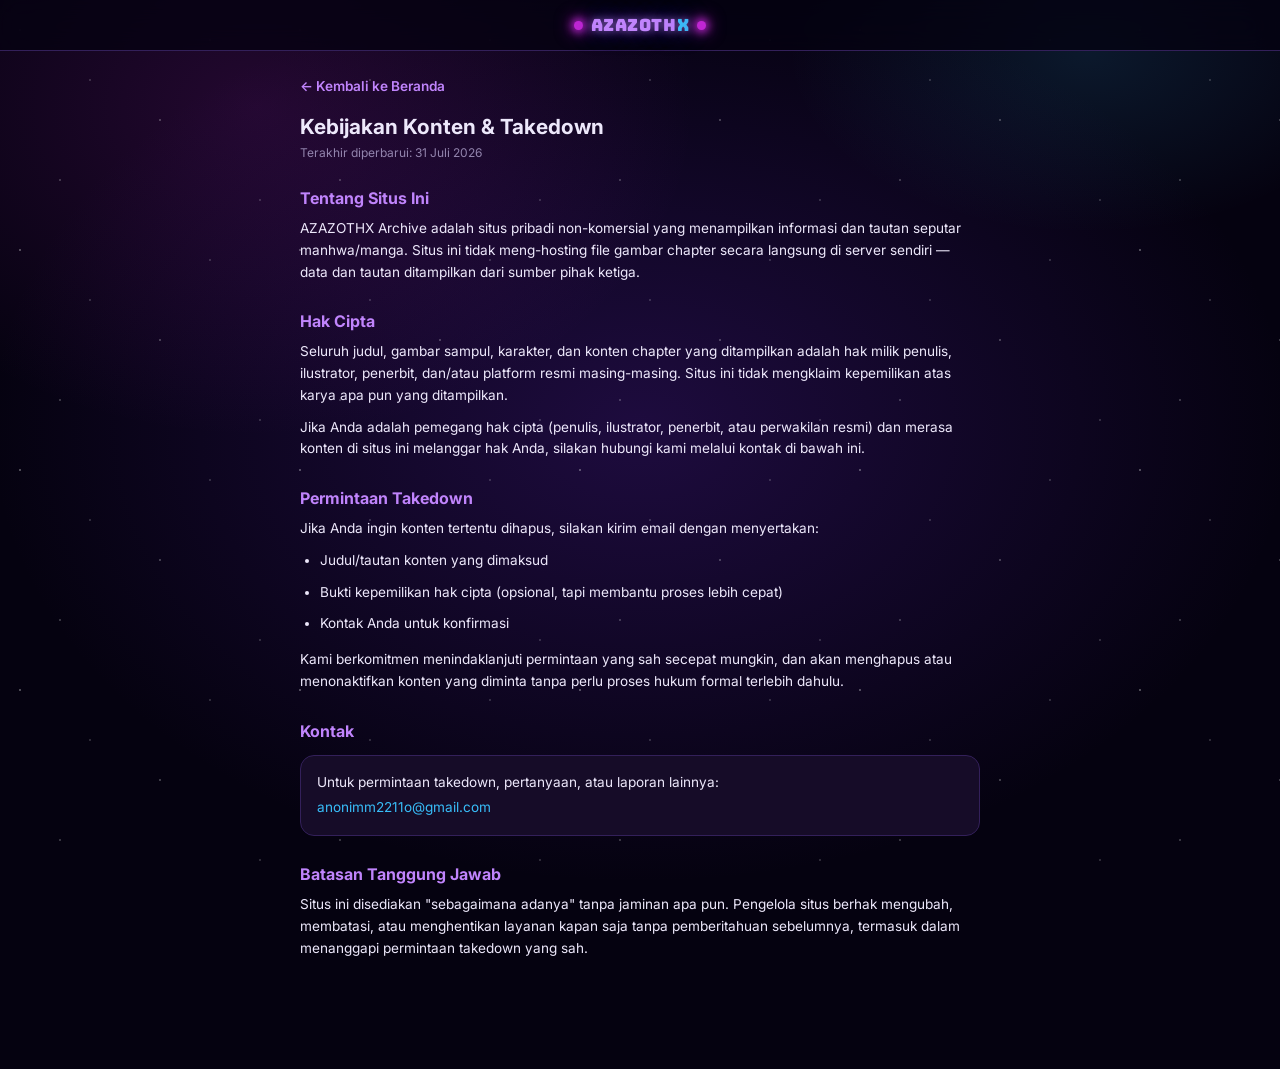
==== policy.html @ b7785c9e "Add files via upload" ====
<!DOCTYPE html>
<html lang="id">
<head>
<meta charset="UTF-8">
<meta name="viewport" content="width=device-width, initial-scale=1.0">
<title>Kebijakan & Takedown — AZAZOTHX</title>
<link rel="preconnect" href="https://fonts.googleapis.com">
<link href="https://fonts.googleapis.com/css2?family=Bungee&family=Inter:wght@400;500;600;700&display=swap" rel="stylesheet">
<link rel="stylesheet" href="styles.css">
<style>
  .policy-wrap{
    max-width:720px; margin:0 auto;
    padding:24px 20px 100px;
    position:relative; z-index:1;
  }
  .policy-wrap h1{
    font-size:1.3rem; font-weight:700;
    color:var(--text);
    margin-bottom:6px;
  }
  .policy-wrap .updated{
    font-size:0.75rem; color:var(--text-dim);
    margin-bottom:24px;
  }
  .policy-wrap h2{
    font-size:1rem; font-weight:700;
    color:var(--lilac);
    margin:28px 0 10px;
  }
  .policy-wrap p, .policy-wrap li{
    font-size:0.85rem; line-height:1.6;
    color:var(--text);
    margin-bottom:10px;
  }
  .policy-wrap ul{padding-left:20px; margin-bottom:14px;}
  .contact-box{
    margin-top:14px;
    padding:16px;
    background:var(--card);
    border:1px solid var(--card-border);
    border-radius:14px;
  }
  .contact-box a{color:var(--cyan); text-decoration:none;}
  .back-link{
    display:inline-flex; align-items:center; gap:6px;
    color:var(--lilac); font-size:0.85rem; font-weight:600;
    text-decoration:none;
    margin-bottom:20px;
  }
</style>
</head>
<body>
<div class="stars"></div>

<nav class="top-nav">
  <div class="logo-wrap">
    <div class="logo-eyes"></div>
    <div class="logo">azazoth<span>x</span></div>
    <div class="logo-eyes"></div>
  </div>
</nav>

<div class="policy-wrap">
  <a href="index.html" class="back-link">&larr; Kembali ke Beranda</a>

  <h1>Kebijakan Konten &amp; Takedown</h1>
  <div class="updated">Terakhir diperbarui: 31 Juli 2026</div>

  <h2>Tentang Situs Ini</h2>
  <p>
    AZAZOTHX Archive adalah situs pribadi non-komersial yang menampilkan informasi dan tautan seputar manhwa/manga.
    Situs ini tidak meng-hosting file gambar chapter secara langsung di server sendiri — data dan tautan ditampilkan
    dari sumber pihak ketiga.
  </p>

  <h2>Hak Cipta</h2>
  <p>
    Seluruh judul, gambar sampul, karakter, dan konten chapter yang ditampilkan adalah hak milik penulis, ilustrator,
    penerbit, dan/atau platform resmi masing-masing. Situs ini tidak mengklaim kepemilikan atas karya apa pun yang
    ditampilkan.
  </p>
  <p>
    Jika Anda adalah pemegang hak cipta (penulis, ilustrator, penerbit, atau perwakilan resmi) dan merasa konten
    di situs ini melanggar hak Anda, silakan hubungi kami melalui kontak di bawah ini.
  </p>

  <h2>Permintaan Takedown</h2>
  <p>Jika Anda ingin konten tertentu dihapus, silakan kirim email dengan menyertakan:</p>
  <ul>
    <li>Judul/tautan konten yang dimaksud</li>
    <li>Bukti kepemilikan hak cipta (opsional, tapi membantu proses lebih cepat)</li>
    <li>Kontak Anda untuk konfirmasi</li>
  </ul>
  <p>
    Kami berkomitmen menindaklanjuti permintaan yang sah secepat mungkin, dan akan menghapus atau menonaktifkan
    konten yang diminta tanpa perlu proses hukum formal terlebih dahulu.
  </p>

  <h2>Kontak</h2>
  <div class="contact-box">
    <p style="margin-bottom:4px;">Untuk permintaan takedown, pertanyaan, atau laporan lainnya:</p>
    <p style="margin-bottom:0;"><a href="mailto:anonimm2211o@gmail.com">anonimm2211o@gmail.com</a></p>
  </div>

  <h2>Batasan Tanggung Jawab</h2>
  <p>
    Situs ini disediakan "sebagaimana adanya" tanpa jaminan apa pun. Pengelola situs berhak mengubah, membatasi,
    atau menghentikan layanan kapan saja tanpa pemberitahuan sebelumnya, termasuk dalam menanggapi permintaan
    takedown yang sah.
  </p>
</div>

</body>
</html>
---- styles.css ----
:root{
  --void:#050210;
  --card:#160c28;
  --card-border:#33205a;
  --violet:#7c3aed;
  --magenta:#c026d3;
  --lilac:#c084fc;
  --cyan:#38bdf8;
  --lilac-dim:#9d6fd1;
  --text:#ede8fb;
  --text-dim:#9284ad;
}
*{box-sizing:border-box; margin:0; padding:0;}
html{scroll-behavior:smooth;}
body{
  position:relative;
  background:
    radial-gradient(ellipse 500px 300px at 85% 5%, rgba(56,189,248,0.12), transparent 60%),
    radial-gradient(ellipse 800px 600px at 20% 10%, rgba(192,38,212,0.16), transparent 55%),
    radial-gradient(ellipse 1000px 700px at 50% 40%, rgba(76,29,149,0.35), transparent 65%),
    var(--void);
  color:var(--text);
  font-family:'Inter', sans-serif;
  min-height:100vh;
  overflow-x:hidden;
}
.stars{
  position:fixed; inset:0; z-index:0; pointer-events:none;
  background-image:
    radial-gradient(1.5px 1.5px at 20px 30px, white, transparent),
    radial-gradient(1px 1px at 90px 80px, white, transparent),
    radial-gradient(1.5px 1.5px at 160px 120px, rgba(255,255,255,0.8), transparent),
    radial-gradient(1px 1px at 210px 40px, white, transparent),
    radial-gradient(1.5px 1.5px at 60px 180px, rgba(255,255,255,0.7), transparent),
    radial-gradient(1px 1px at 260px 200px, white, transparent);
  background-repeat:repeat;
  background-size:280px 220px;
  opacity:0.55;
}
nav.top-nav, .logo-video-wrap, .hero, .search-wrap, .section-label, .grid, .footer-note{position:relative; z-index:1;}

/* NAVBAR */
nav.top-nav{
  position:sticky; top:0; z-index:50;
  display:flex; align-items:center; justify-content:center;
  padding:14px 20px;
  background:rgba(5,2,16,0.75);
  backdrop-filter:blur(14px);
  -webkit-backdrop-filter:blur(14px);
  border-bottom:1px solid var(--card-border);
}
.logo-wrap{display:flex; align-items:center; gap:8px;}
.logo-eyes{
  width:9px; height:9px; border-radius:50%;
  background:var(--magenta);
  box-shadow:0 0 8px 2px var(--magenta), 0 0 16px 4px rgba(192,38,212,0.5);
  animation:blink 3.5s infinite;
}
@keyframes blink{0%,92%,100%{opacity:1;}94%,96%{opacity:0.15;}}
.logo{
  font-family:'Bungee', cursive;
  font-weight:400;
  font-size:1.05rem;
  letter-spacing:0.03em;
  color:var(--lilac);
  text-shadow:
    0 0 8px rgba(192,132,252,0.7),
    0 0 20px rgba(124,58,237,0.5),
    0 0 32px rgba(56,189,248,0.25);
  text-transform:lowercase;
}
.logo span{color:var(--cyan);}

/* BOTTOM NAV */
.bottom-nav{
  position:fixed; bottom:0; left:0; right:0; z-index:100;
  display:flex; justify-content:space-around; align-items:center;
  padding:10px 12px calc(10px + env(safe-area-inset-bottom));
  background:rgba(5,2,16,0.88);
  backdrop-filter:blur(16px);
  -webkit-backdrop-filter:blur(16px);
  border-top:1px solid var(--card-border);
}
.nav-item{
  display:flex; flex-direction:column; align-items:center; gap:3px;
  background:none; border:none;
  color:var(--text-dim);
  font-family:'Inter', sans-serif;
  font-size:0.65rem;
  padding:4px 18px;
  cursor:pointer;
  transition:color .25s ease;
}
.nav-item svg{width:20px; height:20px; transition:filter .25s ease;}
.nav-item.active{color:var(--lilac);}
.nav-item.active svg{filter:drop-shadow(0 0 6px rgba(192,132,252,0.8));}
.footer-note{padding-bottom:90px;}

/* LOGO VIDEO */
.logo-video-wrap{
  width:100%;
  max-height:140px;
  overflow:hidden;
  border-bottom:1px solid var(--card-border);
  background:#000;
}
.logo-video{
  width:100%;
  display:block;
  object-fit:cover;
  opacity:0.92;
}

/* HERO */
.hero{
  padding:40px 20px 28px;
  text-align:center;
}
.eyebrow{
  font-size:0.7rem;
  letter-spacing:0.25em;
  text-transform:uppercase;
  color:var(--lilac-dim);
  margin-bottom:10px;
}
.hero h1{
  font-family:'Inter', sans-serif;
  font-weight:700;
  font-size:1.5rem;
  line-height:1.4;
  color:var(--text);
  max-width:300px;
  margin:0 auto;
}
.hero h1 em{
  font-style:normal;
  font-family:'Bungee', cursive;
  text-transform:lowercase;
  color:var(--lilac);
  text-shadow:0 0 10px rgba(192,132,252,0.6), 0 0 24px rgba(56,189,248,0.3);
}
.hero p{
  margin-top:10px;
  font-size:0.85rem;
  color:var(--text-dim);
}

/* SEARCH */
.search-wrap{padding:0 20px 24px;}
.search-box{
  display:flex; align-items:center; gap:10px;
  background:var(--card);
  border:1px solid var(--card-border);
  border-radius:14px;
  padding:12px 16px;
}
.search-box svg{width:16px; height:16px; color:var(--text-dim); flex-shrink:0;}
.search-box input{
  background:none; border:none; outline:none;
  color:var(--text); font-family:'Inter',sans-serif; font-size:0.85rem;
  width:100%;
}
.search-box input::placeholder{color:var(--text-dim);}

/* SECTION LABEL */
.section-label{
  display:flex; align-items:center; gap:10px;
  padding:0 20px 14px;
}
.section-label .bar{width:3px; height:16px; background:var(--lilac); border-radius:2px; box-shadow:0 0 10px var(--lilac);}
.section-label span{font-size:0.95rem; font-weight:700; letter-spacing:0.02em;}

.empty-state{
  padding:20px; margin:0 20px 30px;
  border:1px dashed var(--card-border);
  border-radius:14px;
  text-align:center;
  color:var(--text-dim);
  font-size:0.8rem;
}

/* GRID */
.grid{
  display:grid;
  grid-template-columns:repeat(2, 1fr);
  gap:14px;
  padding:0 20px 40px;
}
.card{
  position:relative;
  background:var(--card);
  border:1px solid var(--card-border);
  border-radius:16px;
  overflow:hidden;
  transition:transform .35s ease, box-shadow .35s ease, border-color .35s ease;
  cursor:pointer;
}
.card:active, .card.hovered{
  transform:translateY(-4px);
  border-color:var(--lilac-dim);
  box-shadow:0 0 0 1px rgba(192,132,252,0.25), 0 14px 32px -12px rgba(124,58,237,0.55);
}
.cover{
  position:relative;
  width:100%;
  aspect-ratio:3/4.2;
  background:linear-gradient(165deg, #2a1550 0%, #1a1a5e 45%, #10081f 100%);
  display:flex; align-items:center; justify-content:center;
  overflow:hidden;
}
.cover::before{
  content:"";
  position:absolute; inset:0;
  background:
    radial-gradient(circle at 30% 15%, rgba(192,38,212,0.28), transparent 55%),
    radial-gradient(circle at 80% 85%, rgba(56,189,248,0.14), transparent 50%);
  opacity:0;
  transition:opacity .4s ease;
}
.card:hover .cover::before, .card.hovered .cover::before{opacity:1;}
.cover img{width:100%; height:100%; object-fit:cover;}
.cover-glyph{
  font-size:1.6rem;
  color:rgba(192,132,252,0.35);
  text-shadow:0 0 14px rgba(192,38,212,0.5);
}
.badge{
  position:absolute; top:8px; right:8px;
  background:rgba(5,2,16,0.78);
  backdrop-filter:blur(6px);
  border:1px solid rgba(56,189,248,0.35);
  color:var(--cyan);
  font-size:0.65rem;
  font-weight:700;
  padding:3px 8px;
  border-radius:999px;
}
.card-body{padding:10px 12px 12px;}
.card-title{
  font-size:0.85rem;
  font-weight:600;
  line-height:1.3;
  color:var(--text);
  display:-webkit-box;
  -webkit-line-clamp:2;
  -webkit-box-orient:vertical;
  overflow:hidden;
}
.card-meta{
  margin-top:5px;
  font-size:0.7rem;
  color:var(--text-dim);
  display:flex; align-items:center; gap:5px;
}
.dot{width:5px; height:5px; border-radius:50%; background:var(--lilac-dim);}

/* FOOTER NOTE */
.footer-note{
  text-align:center;
  padding:20px 20px 36px;
  font-size:0.72rem;
  color:var(--text-dim);
  border-top:1px solid var(--card-border);
}

@media (prefers-reduced-motion: reduce){
  .card{transition:none;}
  .logo-eyes{animation:none;}
}

@media (min-width:640px){
  .grid{grid-template-columns:repeat(3,1fr);}
}
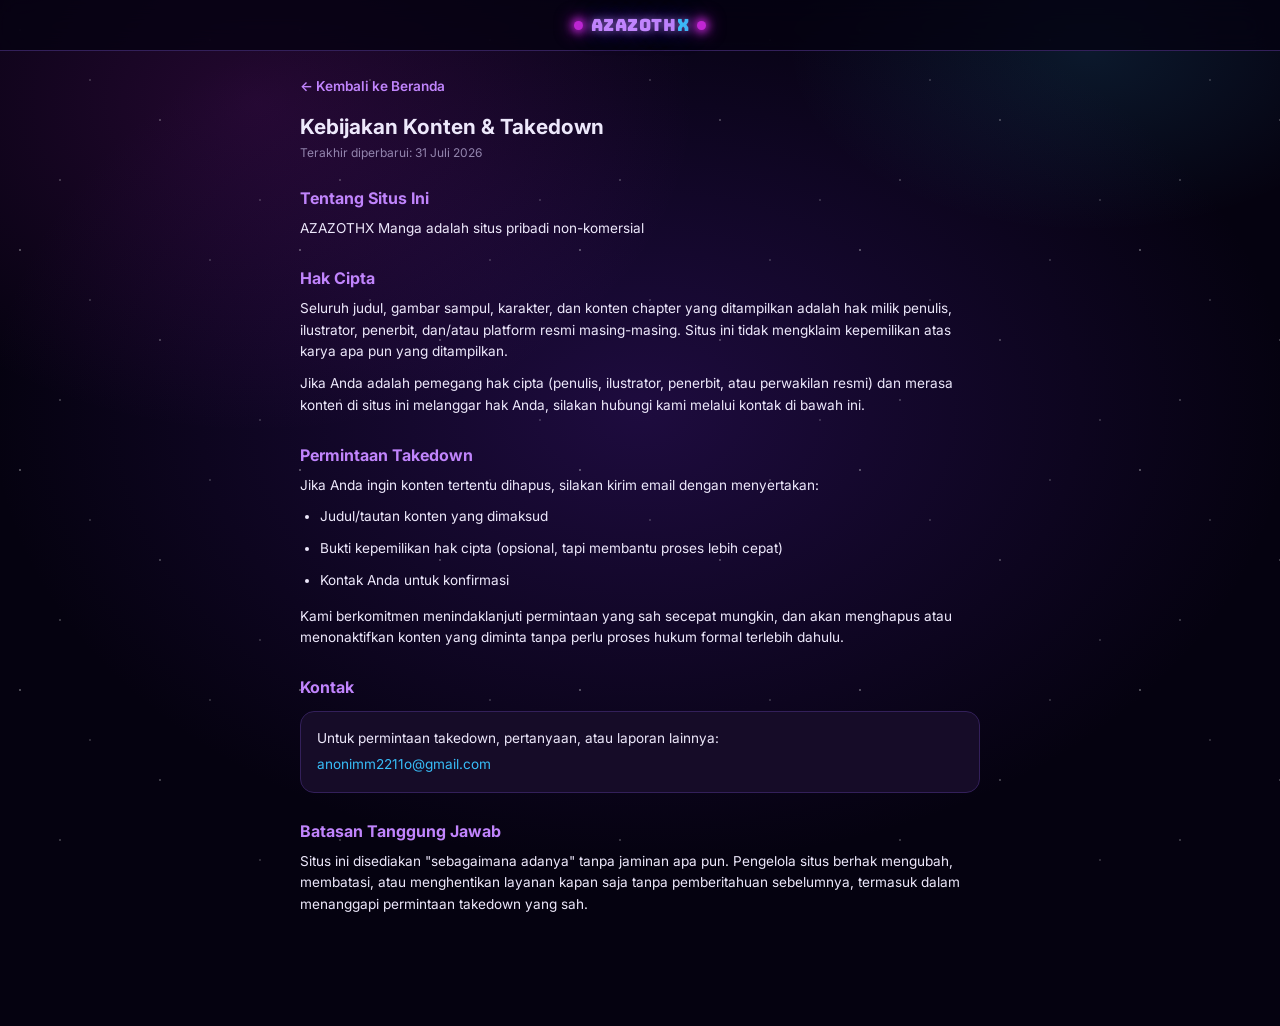
==== commit 8d1b75a4: "Update policy.html" ====
--- a/policy.html
+++ b/policy.html
@@ -68,9 +68,7 @@
 
   <h2>Tentang Situs Ini</h2>
   <p>
-    AZAZOTHX Archive adalah situs pribadi non-komersial yang menampilkan informasi dan tautan seputar manhwa/manga.
-    Situs ini tidak meng-hosting file gambar chapter secara langsung di server sendiri — data dan tautan ditampilkan
-    dari sumber pihak ketiga.
+    AZAZOTHX Manga adalah situs pribadi non-komersial
   </p>
 
   <h2>Hak Cipta</h2>
--- a/styles.css
+++ b/styles.css
@@ -271,3 +271,24 @@
 @media (min-width:640px){
   .grid{grid-template-columns:repeat(3,1fr);}
 }
+.tab-page{ min-height:60vh; }
+.settings-wrap{ padding-top:16px; }
+.settings-card{
+  margin:0 20px 24px;
+  background:var(--card);
+  border:1px solid var(--card-border);
+  border-radius:14px;
+  overflow:hidden;
+}
+.settings-row{
+  display:flex; align-items:center; justify-content:space-between;
+  padding:14px 16px;
+  font-size:0.85rem;
+  color:var(--text);
+  border-bottom:1px solid var(--card-border);
+  text-decoration:none;
+}
+.settings-row:last-child{ border-bottom:none; }
+.settings-value{ color:var(--text-dim); font-size:0.8rem; }
+.settings-link{ color:var(--lilac); }
+.settings-link:active{ background:rgba(124,58,237,0.08); }
